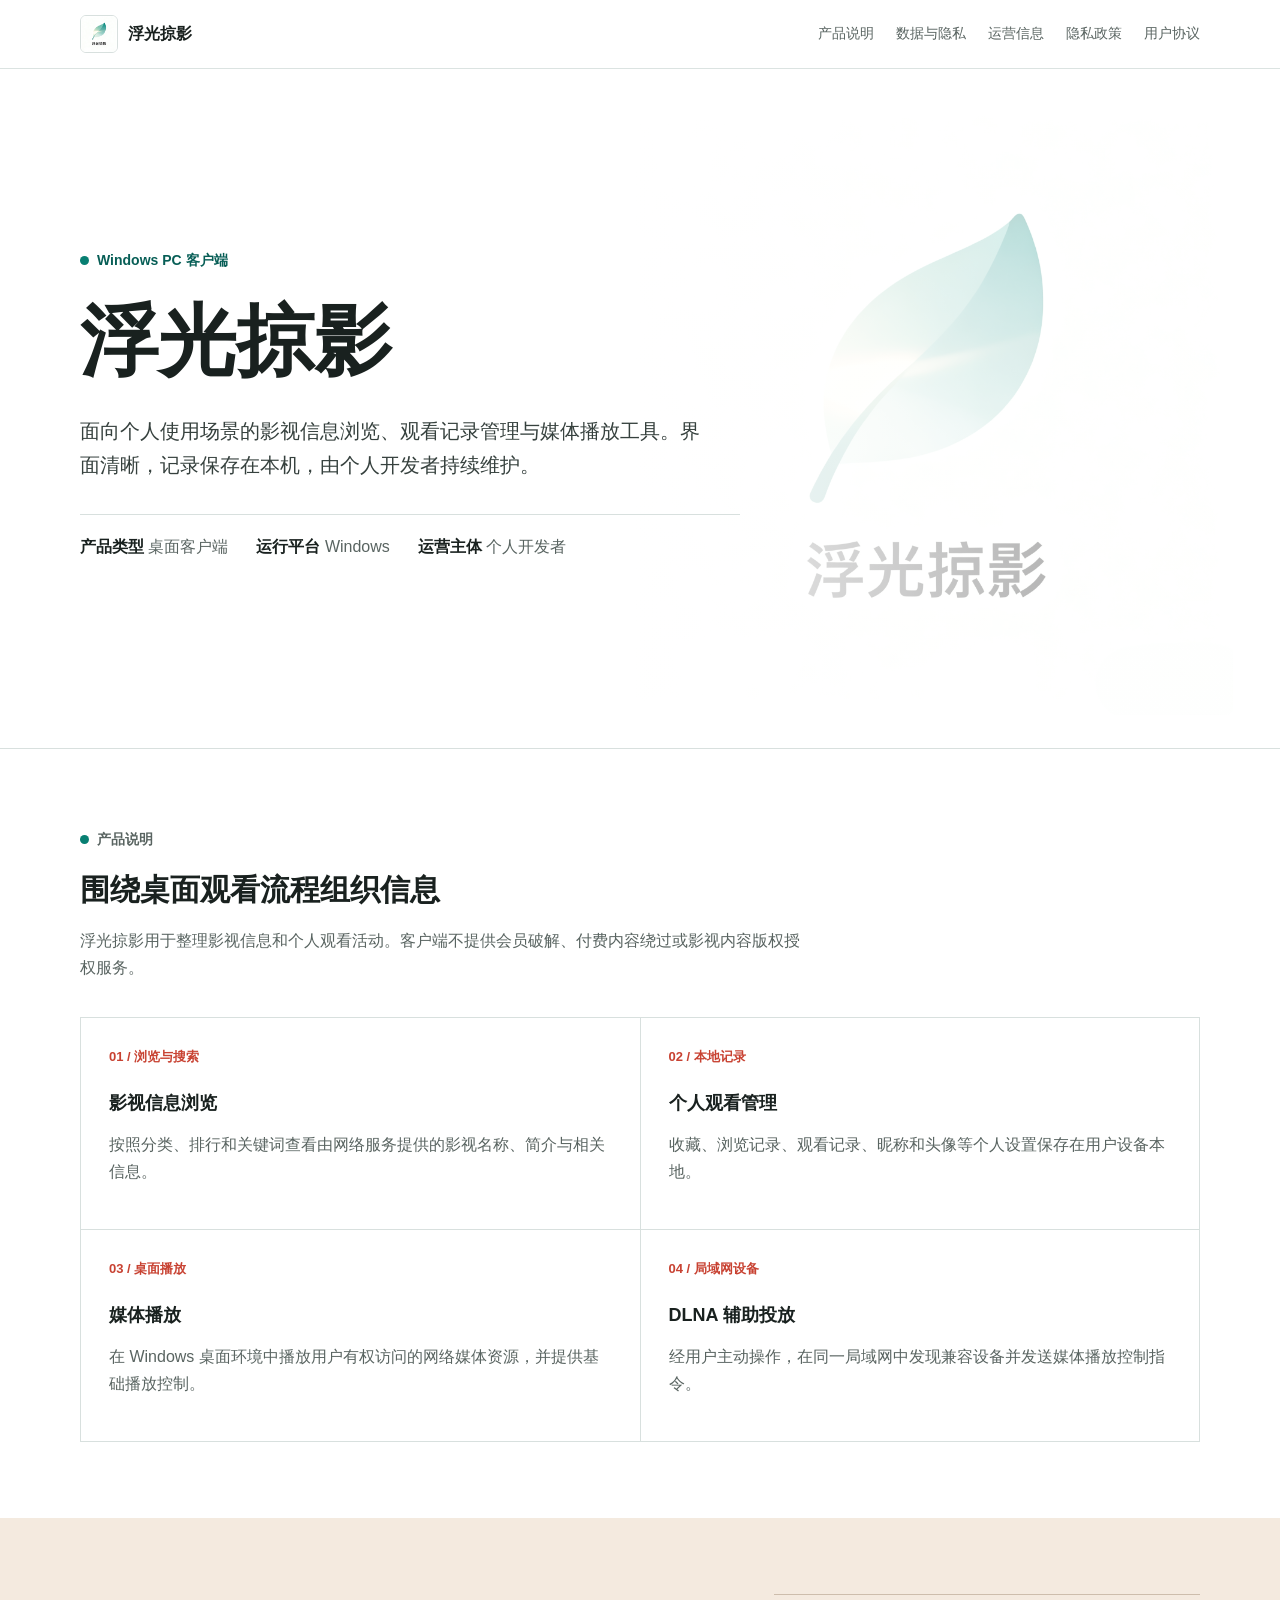
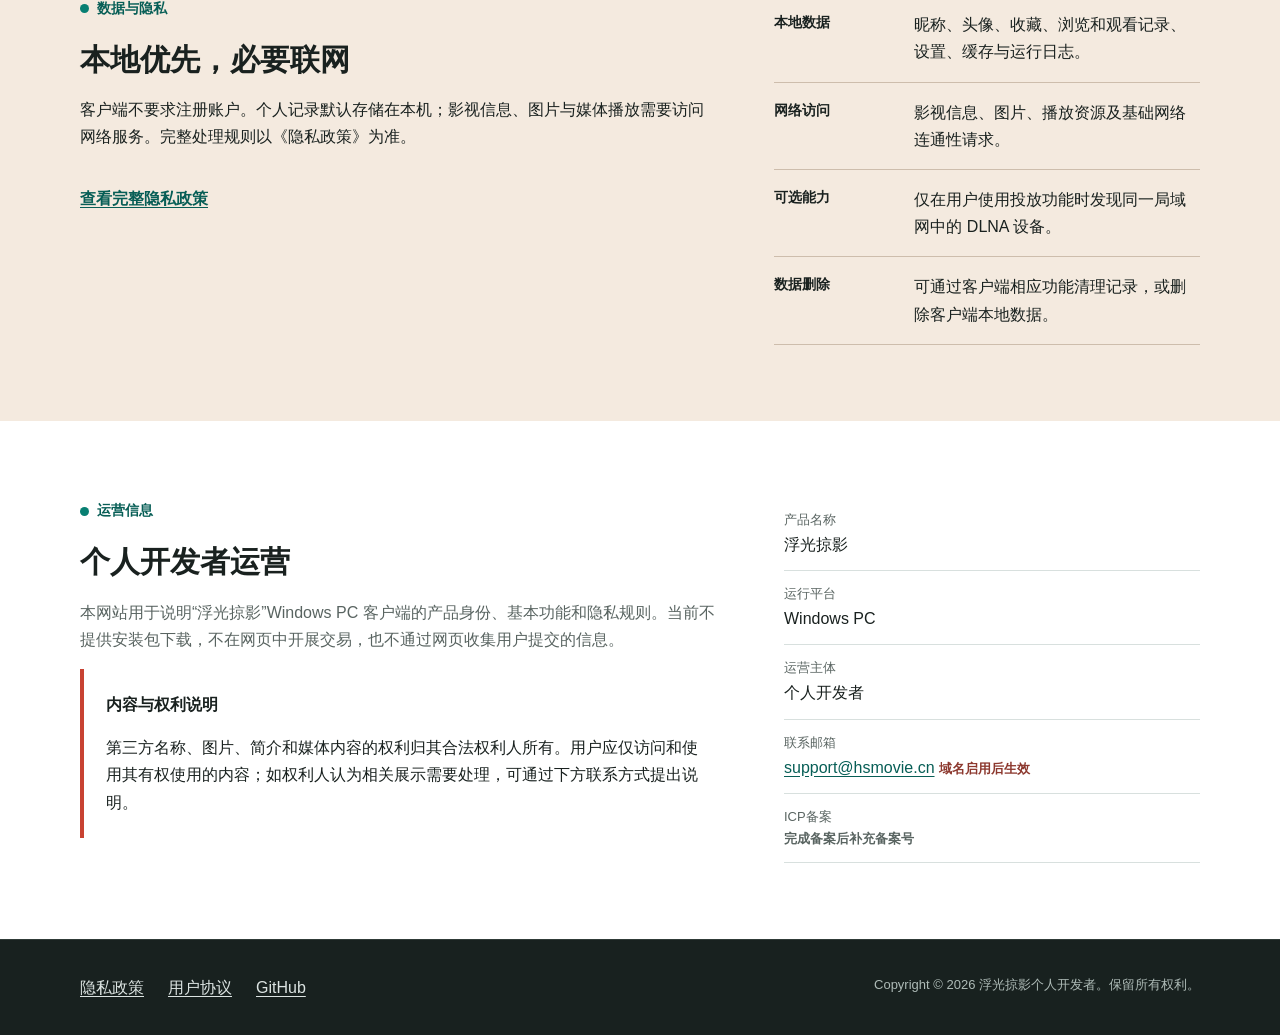
==== index.html @ 2c4f8008 "Create official hsmovie website" ====
<!doctype html>
<html lang="zh-CN">
<head>
  <meta charset="utf-8">
  <meta name="viewport" content="width=device-width, initial-scale=1">
  <meta name="description" content="浮光掠影是面向 Windows PC 的影视信息浏览、个人记录与媒体播放工具。">
  <meta name="referrer" content="strict-origin-when-cross-origin">
  <meta name="theme-color" content="#087f72">
  <title>浮光掠影 - Windows PC 客户端</title>
  <link rel="icon" href="assets/logo.png" type="image/png">
  <link rel="stylesheet" href="styles.css">
</head>
<body>
  <a class="skip-link" href="#main">跳到主要内容</a>
  <header class="site-header">
    <div class="nav-shell">
      <a class="brand-link" href="index.html" aria-label="浮光掠影首页">
        <img class="brand-mark" src="assets/logo.png" alt="" width="38" height="38">
        <span>浮光掠影</span>
      </a>
      <nav class="site-nav" aria-label="主要导航">
        <a href="#product">产品说明</a>
        <a href="#privacy">数据与隐私</a>
        <a href="#operator">运营信息</a>
        <a href="privacy.html">隐私政策</a>
        <a href="terms.html">用户协议</a>
      </nav>
    </div>
  </header>

  <main id="main">
    <section class="hero" aria-labelledby="hero-title">
      <div class="hero-inner">
        <div class="hero-copy">
          <p class="eyebrow">Windows PC 客户端</p>
          <h1 id="hero-title">浮光掠影</h1>
          <p class="hero-lead">面向个人使用场景的影视信息浏览、观看记录管理与媒体播放工具。界面清晰，记录保存在本机，由个人开发者持续维护。</p>
          <ul class="identity-row" aria-label="产品身份信息">
            <li><strong>产品类型</strong> 桌面客户端</li>
            <li><strong>运行平台</strong> Windows</li>
            <li><strong>运营主体</strong> 个人开发者</li>
          </ul>
        </div>
      </div>
    </section>

    <section class="section" id="product" aria-labelledby="product-title">
      <div class="content-shell">
        <div class="section-heading">
          <p class="eyebrow">产品说明</p>
          <h2 id="product-title">围绕桌面观看流程组织信息</h2>
          <p>浮光掠影用于整理影视信息和个人观看活动。客户端不提供会员破解、付费内容绕过或影视内容版权授权服务。</p>
        </div>
        <div class="feature-grid">
          <article class="feature">
            <span class="feature-index">01 / 浏览与搜索</span>
            <h3>影视信息浏览</h3>
            <p>按照分类、排行和关键词查看由网络服务提供的影视名称、简介与相关信息。</p>
          </article>
          <article class="feature">
            <span class="feature-index">02 / 本地记录</span>
            <h3>个人观看管理</h3>
            <p>收藏、浏览记录、观看记录、昵称和头像等个人设置保存在用户设备本地。</p>
          </article>
          <article class="feature">
            <span class="feature-index">03 / 桌面播放</span>
            <h3>媒体播放</h3>
            <p>在 Windows 桌面环境中播放用户有权访问的网络媒体资源，并提供基础播放控制。</p>
          </article>
          <article class="feature">
            <span class="feature-index">04 / 局域网设备</span>
            <h3>DLNA 辅助投放</h3>
            <p>经用户主动操作，在同一局域网中发现兼容设备并发送媒体播放控制指令。</p>
          </article>
        </div>
      </div>
    </section>

    <section class="section section-warm" id="privacy" aria-labelledby="privacy-title">
      <div class="content-shell fact-grid">
        <div>
          <p class="eyebrow">数据与隐私</p>
          <h2 id="privacy-title">本地优先，必要联网</h2>
          <p>客户端不要求注册账户。个人记录默认存储在本机；影视信息、图片与媒体播放需要访问网络服务。完整处理规则以《隐私政策》为准。</p>
          <a class="text-link" href="privacy.html">查看完整隐私政策</a>
        </div>
        <ul class="fact-list">
          <li><strong>本地数据</strong><span>昵称、头像、收藏、浏览和观看记录、设置、缓存与运行日志。</span></li>
          <li><strong>网络访问</strong><span>影视信息、图片、播放资源及基础网络连通性请求。</span></li>
          <li><strong>可选能力</strong><span>仅在用户使用投放功能时发现同一局域网中的 DLNA 设备。</span></li>
          <li><strong>数据删除</strong><span>可通过客户端相应功能清理记录，或删除客户端本地数据。</span></li>
        </ul>
      </div>
    </section>

    <section class="section" id="operator" aria-labelledby="operator-title">
      <div class="content-shell operator-band">
        <div>
          <p class="eyebrow">运营信息</p>
          <h2 id="operator-title">个人开发者运营</h2>
          <p class="operator-copy">本网站用于说明“浮光掠影”Windows PC 客户端的产品身份、基本功能和隐私规则。当前不提供安装包下载，不在网页中开展交易，也不通过网页收集用户提交的信息。</p>
          <div class="notice">
            <strong>内容与权利说明</strong>
            <p>第三方名称、图片、简介和媒体内容的权利归其合法权利人所有。用户应仅访问和使用其有权使用的内容；如权利人认为相关展示需要处理，可通过下方联系方式提出说明。</p>
          </div>
        </div>
        <ul class="contact-list" aria-label="联系与备案信息">
          <li><span>产品名称</span>浮光掠影</li>
          <li><span>运行平台</span>Windows PC</li>
          <li><span>运营主体</span>个人开发者</li>
          <li><span>联系邮箱</span><a href="mailto:support@hsmovie.cn">support@hsmovie.cn</a> <small class="pending">域名启用后生效</small></li>
          <li><span>ICP备案</span><span class="pending">完成备案后补充备案号</span></li>
        </ul>
      </div>
    </section>
  </main>

  <footer class="site-footer">
    <div class="footer-shell">
      <div>
        <div class="footer-links">
          <a href="privacy.html">隐私政策</a>
          <a href="terms.html">用户协议</a>
          <a href="https://github.com/xmutzlq/hsmovie" rel="noopener noreferrer">GitHub</a>
        </div>
      </div>
      <p>Copyright &copy; 2026 浮光掠影个人开发者。保留所有权利。</p>
    </div>
  </footer>
</body>
</html>
---- styles.css ----
:root {
  color-scheme: light;
  --ink: #19211f;
  --muted: #596461;
  --paper: #ffffff;
  --soft: #f2f6f5;
  --line: #d8e0de;
  --brand: #087f72;
  --brand-dark: #075e56;
  --accent: #c84232;
  --warm: #f4eadf;
  --max-width: 1120px;
}

* {
  box-sizing: border-box;
}

html {
  scroll-behavior: smooth;
}

body {
  margin: 0;
  background: var(--paper);
  color: var(--ink);
  font-family: "Microsoft YaHei", "PingFang SC", "Noto Sans CJK SC", Arial, sans-serif;
  font-size: 16px;
  line-height: 1.7;
  letter-spacing: 0;
}

a {
  color: var(--brand-dark);
  text-underline-offset: 3px;
}

a:hover {
  color: var(--accent);
}

img {
  display: block;
  max-width: 100%;
}

.skip-link {
  position: fixed;
  top: 8px;
  left: 8px;
  z-index: 100;
  padding: 8px 12px;
  background: var(--ink);
  color: #fff;
  transform: translateY(-160%);
}

.skip-link:focus {
  transform: translateY(0);
}

.site-header {
  position: sticky;
  top: 0;
  z-index: 20;
  border-bottom: 1px solid rgba(216, 224, 222, 0.9);
  background: rgba(255, 255, 255, 0.96);
}

.nav-shell,
.content-shell,
.footer-shell {
  width: min(calc(100% - 40px), var(--max-width));
  margin: 0 auto;
}

.nav-shell {
  min-height: 68px;
  display: flex;
  align-items: center;
  justify-content: space-between;
  gap: 24px;
}

.brand-link {
  display: inline-flex;
  align-items: center;
  gap: 10px;
  color: var(--ink);
  font-weight: 700;
  text-decoration: none;
  white-space: nowrap;
}

.brand-mark {
  width: 38px;
  height: 38px;
  border: 1px solid var(--line);
  border-radius: 6px;
  object-fit: cover;
}

.site-nav {
  display: flex;
  align-items: center;
  gap: 22px;
}

.site-nav a {
  color: var(--muted);
  font-size: 14px;
  text-decoration: none;
}

.site-nav a[aria-current="page"],
.site-nav a:hover {
  color: var(--ink);
}

.hero {
  min-height: min(680px, calc(100vh - 68px));
  display: grid;
  align-items: center;
  border-bottom: 1px solid var(--line);
  background:
    linear-gradient(90deg, rgba(255, 255, 255, 0.98) 0 46%, rgba(255, 255, 255, 0.82) 68%, rgba(255, 255, 255, 0.58) 100%),
    url("assets/logo.png") right 7% center / min(48vw, 620px) auto no-repeat;
}

.hero-inner {
  width: min(calc(100% - 40px), var(--max-width));
  margin: 0 auto;
  padding: 76px 0 86px;
}

.hero-copy {
  max-width: 660px;
}

.eyebrow {
  display: inline-flex;
  align-items: center;
  gap: 8px;
  margin: 0 0 20px;
  color: var(--brand-dark);
  font-size: 14px;
  font-weight: 700;
}

.eyebrow::before {
  width: 9px;
  height: 9px;
  border-radius: 50%;
  background: var(--brand);
  content: "";
}

h1,
h2,
h3 {
  margin-top: 0;
  line-height: 1.25;
  letter-spacing: 0;
}

h1 {
  margin-bottom: 24px;
  font-size: clamp(42px, 7vw, 78px);
  font-weight: 750;
}

h2 {
  margin-bottom: 18px;
  font-size: 30px;
}

h3 {
  margin-bottom: 8px;
  font-size: 18px;
}

.hero-lead {
  max-width: 620px;
  margin: 0 0 32px;
  color: #36413e;
  font-size: 20px;
}

.identity-row {
  display: flex;
  flex-wrap: wrap;
  gap: 12px 28px;
  margin: 0;
  padding: 18px 0 0;
  border-top: 1px solid var(--line);
  color: var(--muted);
  list-style: none;
}

.identity-row strong {
  color: var(--ink);
  font-weight: 700;
}

.section {
  padding: 76px 0;
}

.section-soft {
  background: var(--soft);
}

.section-warm {
  background: var(--warm);
}

.section-heading {
  max-width: 720px;
  margin-bottom: 36px;
}

.section-heading p,
.feature p,
.operator-copy,
.legal-meta {
  color: var(--muted);
}

.feature-grid {
  display: grid;
  grid-template-columns: repeat(2, minmax(0, 1fr));
  border-top: 1px solid var(--line);
  border-left: 1px solid var(--line);
}

.feature {
  min-height: 180px;
  padding: 28px;
  border-right: 1px solid var(--line);
  border-bottom: 1px solid var(--line);
  background: var(--paper);
}

.feature-index {
  display: block;
  margin-bottom: 24px;
  color: var(--accent);
  font-size: 13px;
  font-weight: 700;
}

.fact-grid {
  display: grid;
  grid-template-columns: 1.2fr 0.8fr;
  gap: 56px;
  align-items: start;
}

.fact-list {
  margin: 0;
  padding: 0;
  border-top: 1px solid #cdbdac;
  list-style: none;
}

.fact-list li {
  display: grid;
  grid-template-columns: 120px minmax(0, 1fr);
  gap: 20px;
  padding: 16px 0;
  border-bottom: 1px solid #cdbdac;
}

.fact-list strong {
  font-size: 14px;
}

.notice {
  padding: 22px;
  border-left: 4px solid var(--accent);
  background: rgba(255, 255, 255, 0.72);
}

.notice p:last-child {
  margin-bottom: 0;
}

.operator-band {
  display: grid;
  grid-template-columns: minmax(0, 1fr) minmax(280px, 0.65fr);
  gap: 64px;
  align-items: start;
}

.contact-list {
  margin: 0;
  padding: 0;
  list-style: none;
}

.contact-list li {
  padding: 12px 0;
  border-bottom: 1px solid var(--line);
}

.contact-list span {
  display: block;
  color: var(--muted);
  font-size: 13px;
}

.pending {
  color: #8c382e;
  font-weight: 700;
}

.site-footer {
  padding: 34px 0;
  border-top: 1px solid #303b38;
  background: #18211f;
  color: #dce4e2;
}

.footer-shell {
  display: flex;
  justify-content: space-between;
  gap: 32px;
}

.footer-links {
  display: flex;
  flex-wrap: wrap;
  gap: 12px 24px;
}

.site-footer a {
  color: #dce4e2;
}

.site-footer p {
  margin: 0;
  color: #aebbb7;
  font-size: 13px;
}

.legal-main {
  padding: 70px 0 90px;
}

.legal-header {
  max-width: 820px;
  margin-bottom: 44px;
  padding-bottom: 28px;
  border-bottom: 1px solid var(--line);
}

.legal-header h1 {
  margin-bottom: 16px;
  font-size: 44px;
}

.legal-layout {
  display: grid;
  grid-template-columns: 220px minmax(0, 760px);
  gap: 58px;
  align-items: start;
}

.legal-toc {
  position: sticky;
  top: 96px;
  margin: 0;
  padding: 0;
  list-style: none;
}

.legal-toc li {
  border-bottom: 1px solid var(--line);
}

.legal-toc a {
  display: block;
  padding: 9px 0;
  color: var(--muted);
  font-size: 14px;
  text-decoration: none;
}

.legal-article section {
  margin-bottom: 42px;
  scroll-margin-top: 96px;
}

.legal-article h2 {
  font-size: 24px;
}

.legal-article ul,
.legal-article ol {
  padding-left: 22px;
}

.legal-article li + li {
  margin-top: 8px;
}

.error-page {
  min-height: 100vh;
  display: grid;
  place-items: center;
  padding: 32px;
  background: var(--soft);
}

.error-content {
  max-width: 620px;
  text-align: center;
}

.error-code {
  margin: 0;
  color: var(--brand);
  font-size: 96px;
  font-weight: 800;
  line-height: 1;
}

.text-link {
  display: inline-block;
  margin-top: 18px;
  font-weight: 700;
}

@media (max-width: 820px) {
  .site-header {
    position: static;
  }

  .nav-shell {
    padding: 14px 0;
    align-items: flex-start;
    flex-direction: column;
    gap: 10px;
  }

  .site-nav {
    width: 100%;
    gap: 16px;
    overflow-x: auto;
    white-space: nowrap;
  }

  .hero {
    min-height: 620px;
    align-items: end;
    background:
      linear-gradient(0deg, rgba(255, 255, 255, 1) 0 58%, rgba(255, 255, 255, 0.45) 86%, rgba(255, 255, 255, 0.15) 100%),
      url("assets/logo.png") center 8% / min(78vw, 390px) auto no-repeat;
  }

  .hero-inner {
    padding: 230px 0 54px;
  }

  h1 {
    font-size: 48px;
  }

  .feature-grid,
  .fact-grid,
  .operator-band,
  .legal-layout {
    grid-template-columns: 1fr;
  }

  .fact-grid,
  .operator-band,
  .legal-layout {
    gap: 34px;
  }

  .legal-toc {
    position: static;
    display: grid;
    grid-template-columns: repeat(2, minmax(0, 1fr));
    gap: 0 18px;
  }

  .footer-shell {
    flex-direction: column;
  }
}

@media (max-width: 520px) {
  .nav-shell,
  .content-shell,
  .footer-shell,
  .hero-inner {
    width: min(calc(100% - 28px), var(--max-width));
  }

  .section {
    padding: 56px 0;
  }

  .hero-lead {
    font-size: 18px;
  }

  .feature-grid {
    grid-template-columns: 1fr;
  }

  .feature {
    min-height: auto;
  }

  .fact-list li {
    grid-template-columns: 1fr;
    gap: 4px;
  }

  .legal-header h1 {
    font-size: 36px;
  }

  .legal-toc {
    grid-template-columns: 1fr;
  }
}

@media print {
  .site-header,
  .site-footer,
  .legal-toc,
  .skip-link {
    display: none;
  }

  body {
    color: #000;
    font-size: 12pt;
  }

  .legal-main {
    padding: 0;
  }

  .legal-layout {
    display: block;
  }

  a {
    color: #000;
    text-decoration: none;
  }
}
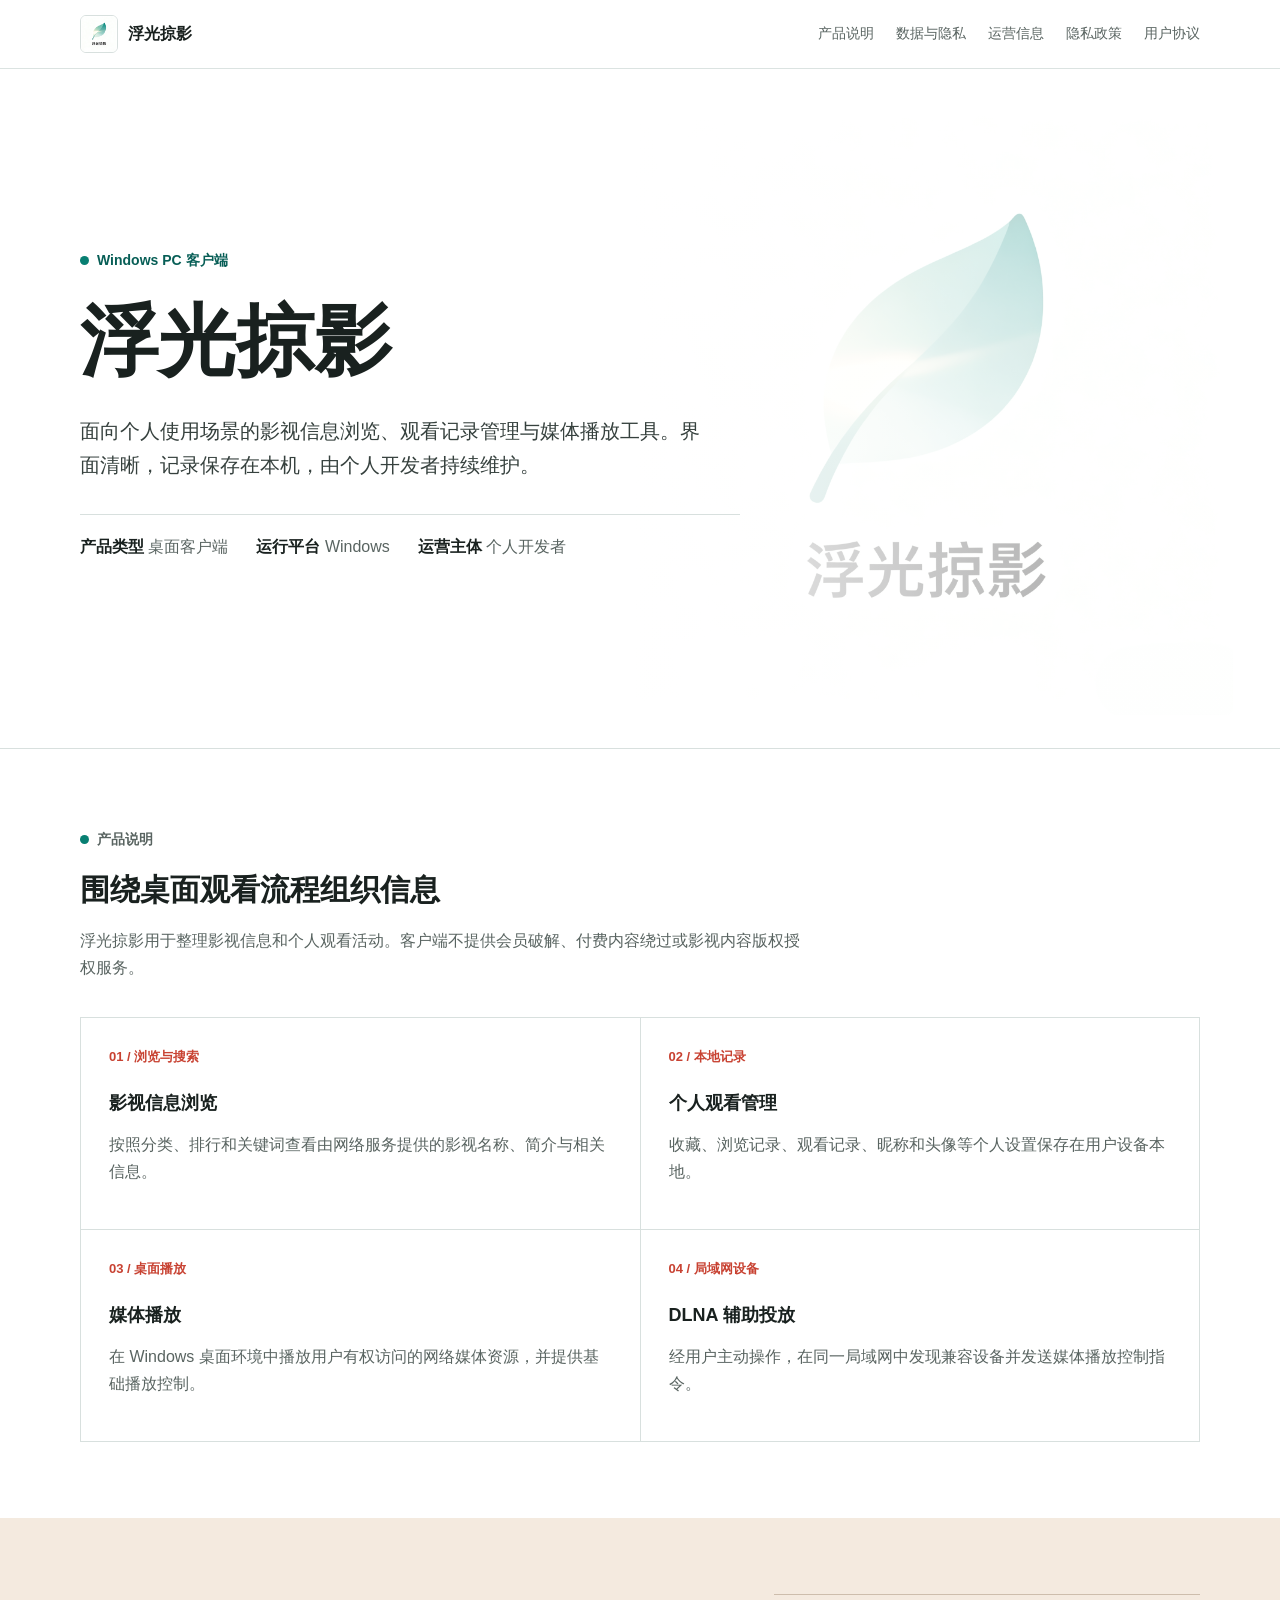
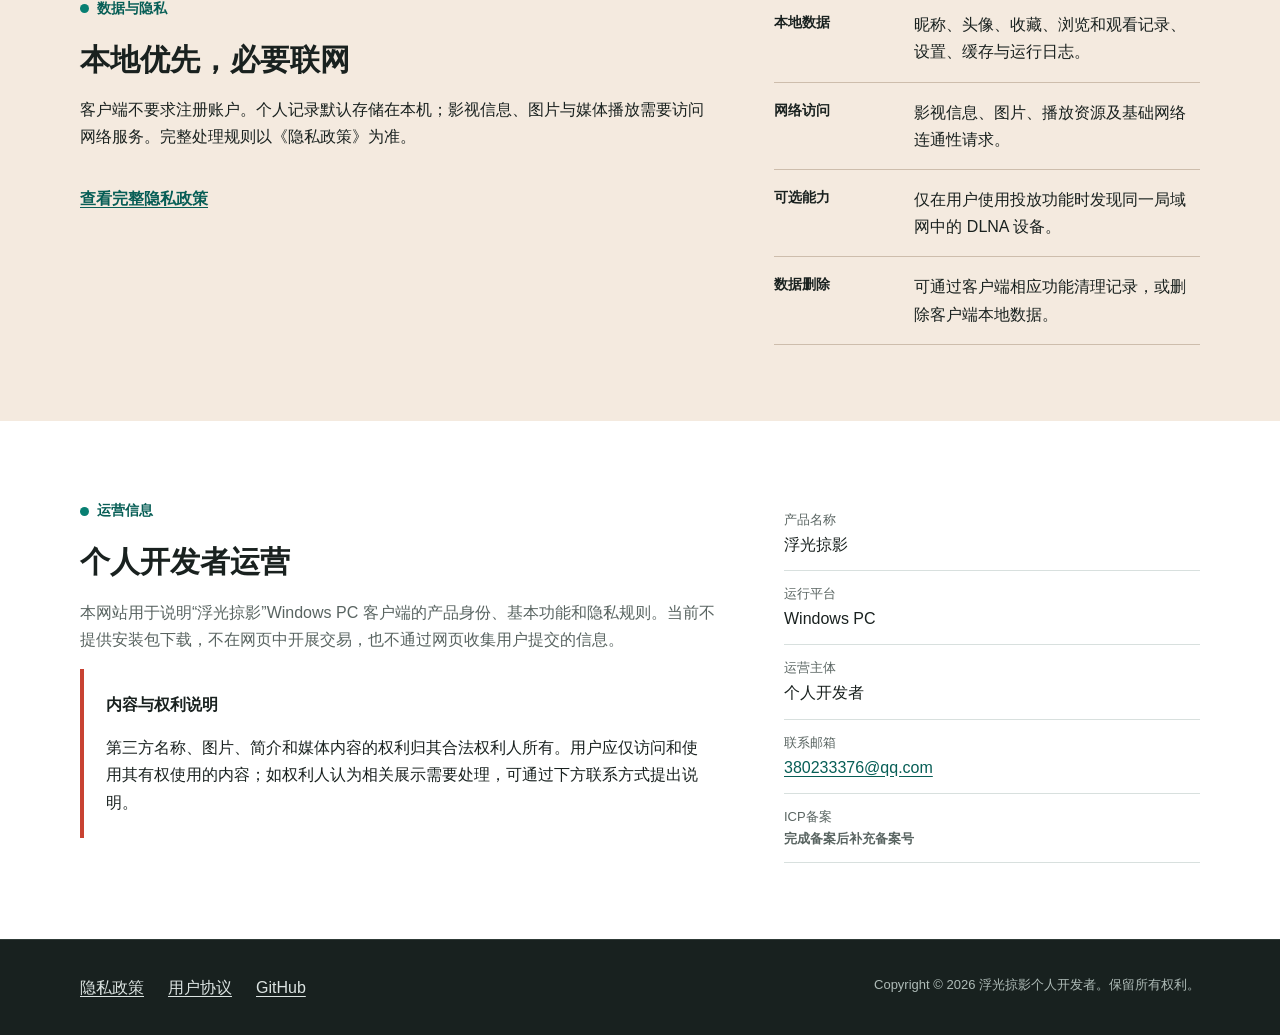
==== commit 6d286d2d: "fix: update website contact email" ====
--- a/index.html
+++ b/index.html
@@ -108,7 +108,7 @@
           <li><span>产品名称</span>浮光掠影</li>
           <li><span>运行平台</span>Windows PC</li>
           <li><span>运营主体</span>个人开发者</li>
-          <li><span>联系邮箱</span><a href="mailto:support@hsmovie.cn">support@hsmovie.cn</a> <small class="pending">域名启用后生效</small></li>
+          <li><span>联系邮箱</span><a href="mailto:380233376@qq.com">380233376@qq.com</a></li>
           <li><span>ICP备案</span><span class="pending">完成备案后补充备案号</span></li>
         </ul>
       </div>
@@ -129,4 +129,3 @@
   </footer>
 </body>
 </html>
-
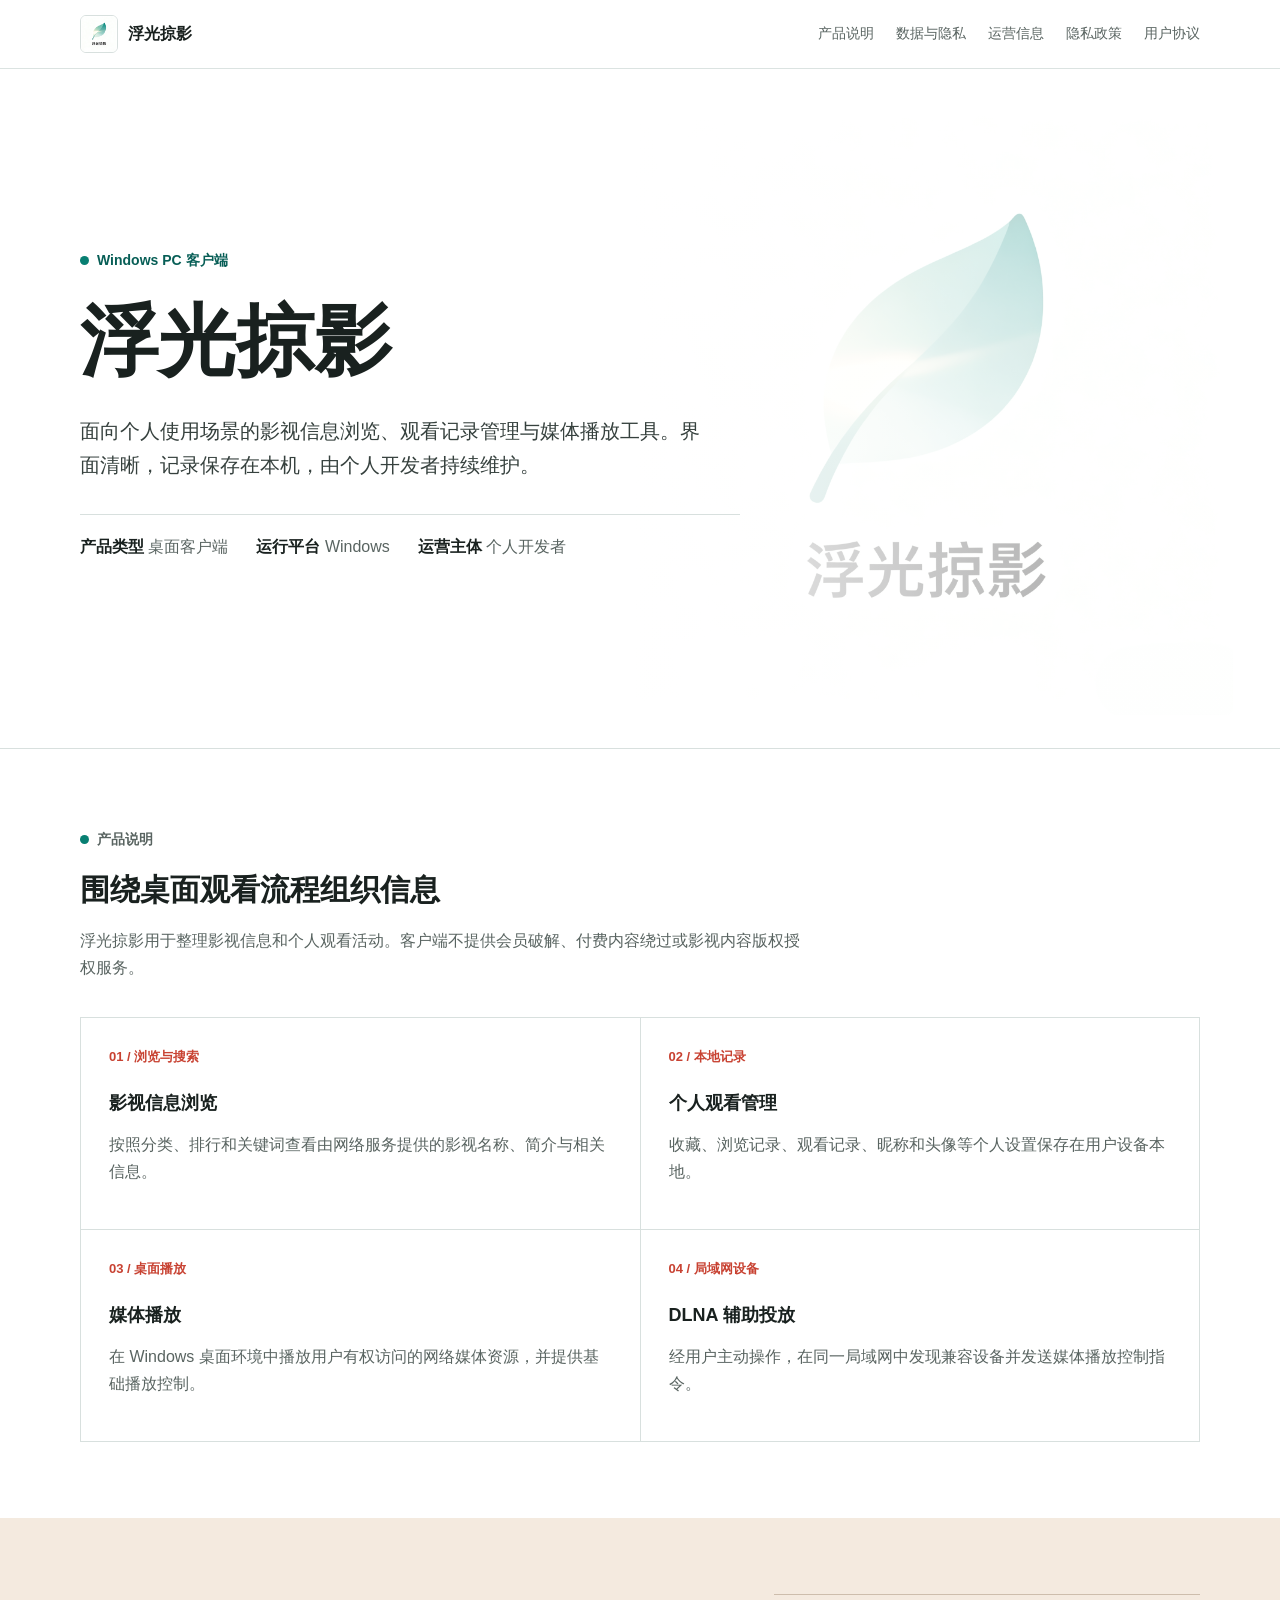
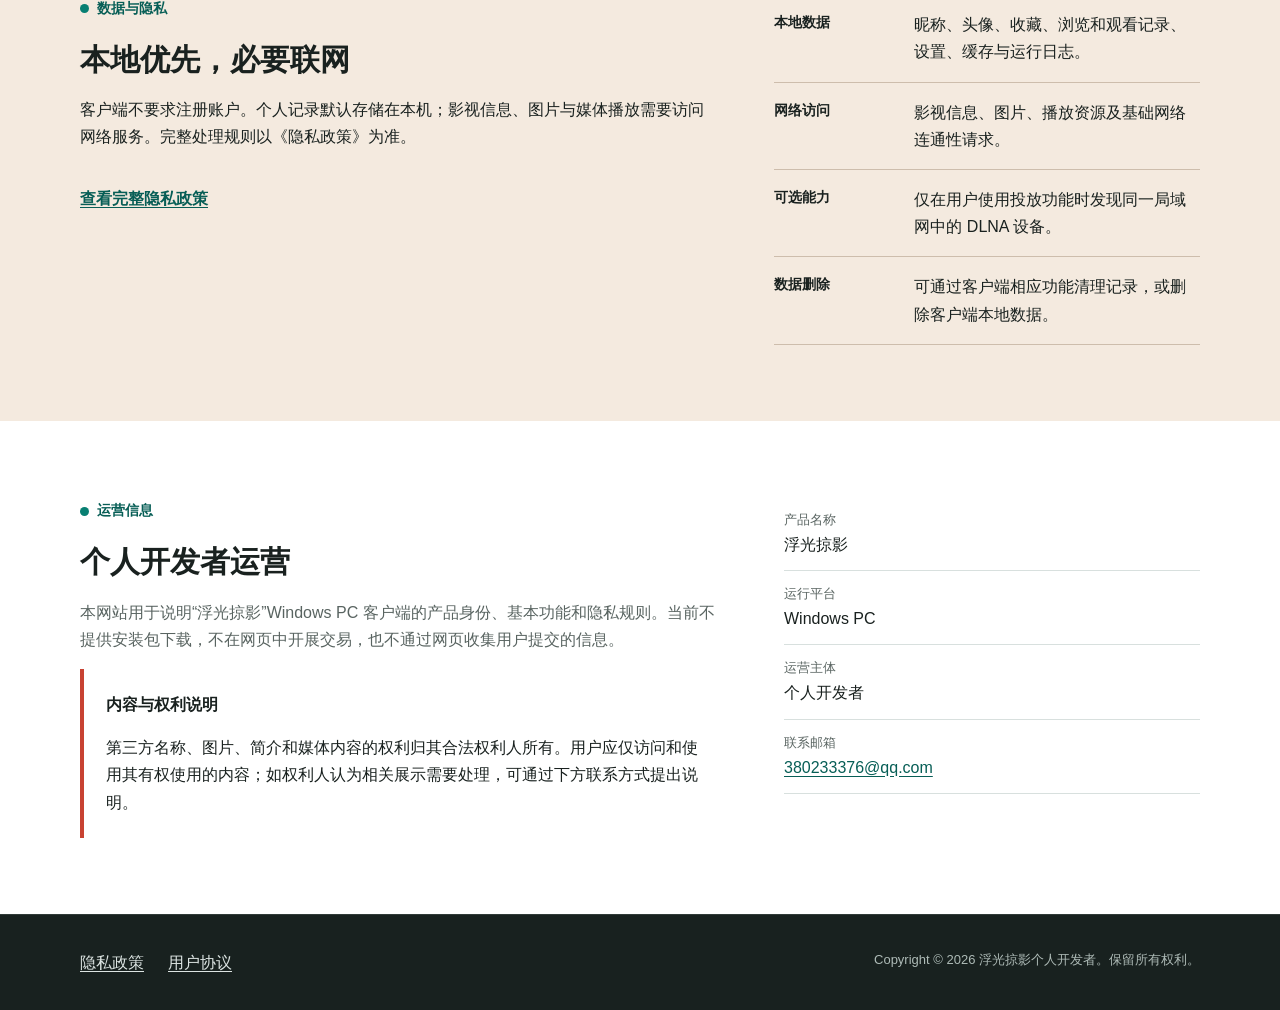
==== commit 5e36677d: "fix: hide GitHub and ICP filing placeholders" ====
--- a/index.html
+++ b/index.html
@@ -104,12 +104,11 @@
             <p>第三方名称、图片、简介和媒体内容的权利归其合法权利人所有。用户应仅访问和使用其有权使用的内容；如权利人认为相关展示需要处理，可通过下方联系方式提出说明。</p>
           </div>
         </div>
-        <ul class="contact-list" aria-label="联系与备案信息">
+        <ul class="contact-list" aria-label="联系信息">
           <li><span>产品名称</span>浮光掠影</li>
           <li><span>运行平台</span>Windows PC</li>
           <li><span>运营主体</span>个人开发者</li>
           <li><span>联系邮箱</span><a href="mailto:380233376@qq.com">380233376@qq.com</a></li>
-          <li><span>ICP备案</span><span class="pending">完成备案后补充备案号</span></li>
         </ul>
       </div>
     </section>
@@ -121,7 +120,6 @@
         <div class="footer-links">
           <a href="privacy.html">隐私政策</a>
           <a href="terms.html">用户协议</a>
-          <a href="https://github.com/xmutzlq/hsmovie" rel="noopener noreferrer">GitHub</a>
         </div>
       </div>
       <p>Copyright &copy; 2026 浮光掠影个人开发者。保留所有权利。</p>
